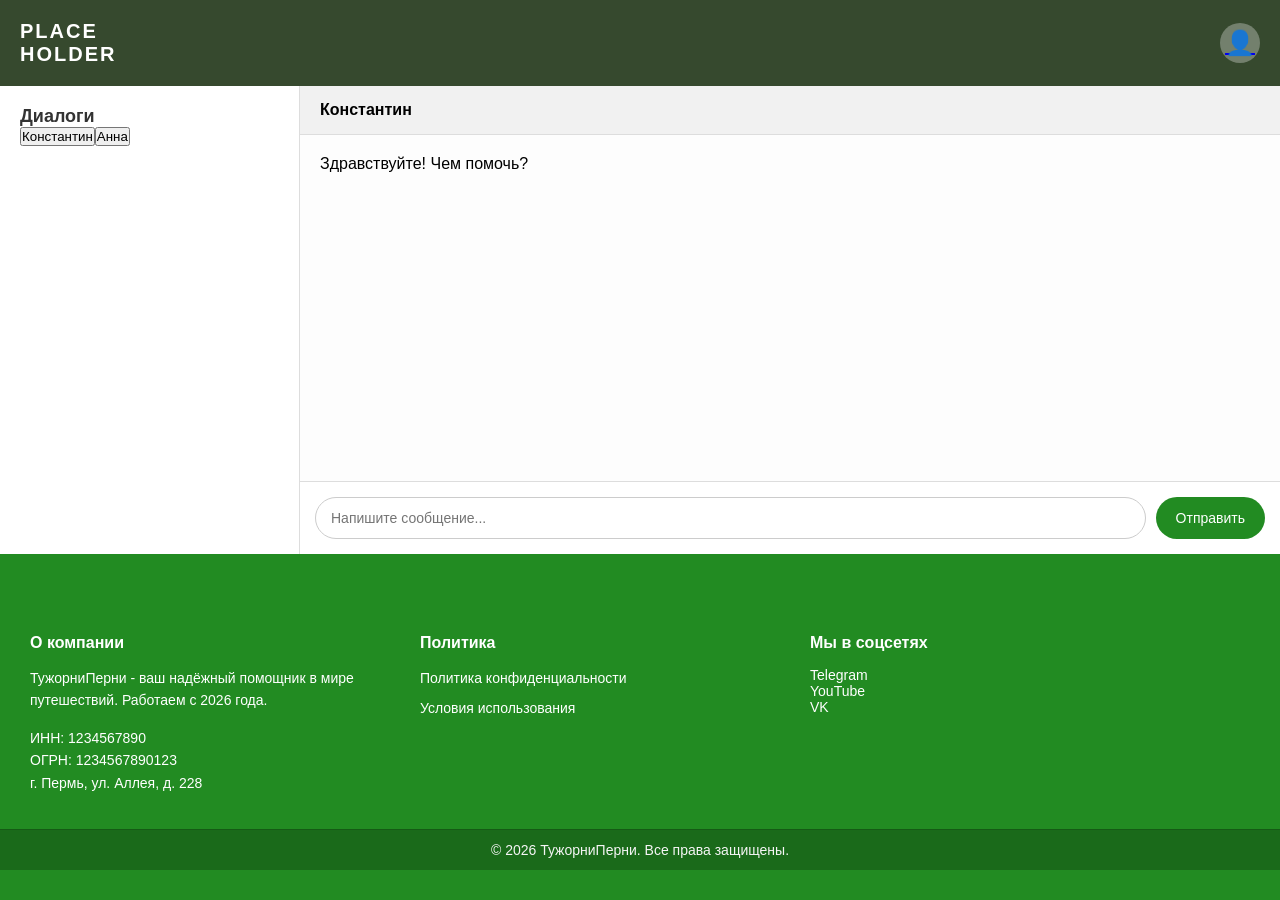
==== pages/chat.html @ 90217d6f "first commit" ====
<!DOCTYPE html>

<html lang="ru">
<head>
    <meta charset="utf-8"/>
    <title>Чат с продавцами</title>
    <link href="../css/main.css" rel="stylesheet"/>
</head>
<body class="chat-page" data-page="chat">
    <div id="app-header"></div>
    <main class="chat-main">
        <aside class="chat-sidebar">
            <h3>Диалоги</h3>
            <div id="chatsList"></div>
        </aside>
        <section class="chat-window">
            <div class="chat-header" id="chatHeader"></div>
            <div class="chat-messages" id="chatMessages"></div>
            <div class="chat-input-area">
                <input id="messageInput" maxlength="200" placeholder="Напишите сообщение..." type="text"/>
                <button id="sendMessageBtn">Отправить</button>
            </div>
        </section>
    </main>
    <script src="../js/app.js" type="module"></script>
    <div id="app-footer"></div>
</body>
</html>
---- css/main.css ----
* {
    margin: 0;
    padding: 0;
    box-sizing: border-box;
}

body {
    font-family: Arial, sans-serif;
    background-color: #f5f5f5;
    display: flex;
    flex-direction: column;
    min-height: 100vh;
    overflow-x: auto;
}

html, body{
    width: 100%;
    min-width: 100%;
    overflow-x: auto;
    margin: 0;
    padding: 0;
}

main{
    flex: 1;
}

.main-content {
    flex: 1; 
    padding-bottom: 20px; 
}

.header {
    background: #36492E;
    color: white;
    padding: 20px;
    border-radius:0;
    display: flex;
    justify-content: space-between;
    align-items: center;
    margin-bottom: 0;
}

.logo {
    font-size: 20px;
    font-weight: bold;
    letter-spacing: 2px;
}

.search-container {
    flex: 1;
    margin: 0 30px;
    max-width: 400px;
}

.search-input {
    width: 100%;
    padding: 10px 16px;
    border: none;
    border-radius: 16px;
    font-size: 14px;
}

.search-input::placeholder {
    color: #999;
}

.user-icon {
    width: 40px;
    height: 40px;
    background: rgba(255, 255, 255, 0.3);
    border-radius: 50%;
    display: flex;
    align-items: center;
    justify-content: center;
    font-size: 24px;
    cursor: pointer;
    transition: all 0.3s ease;
}

.user-icon:hover {
    background: rgba(255, 255, 255, 0.5);
    transform: scale(1.1);
}

.carousel-wrapper {
    background: #1B5E20;
    padding: 50px 30px;
    border-radius: 0 0 8px 8px;
    display: flex;
    position: relative;
    justify-content: space-between;
    align-items: center;
    gap: 30px;
    min-height: 550px;
    width: 100%;
}


.arrow-btn {
    background: white;
    border: none;
    width: 50px;
    height: 50px;
    border-radius: 50%;
    display: flex;
    align-items: center;
    justify-content: center;
    cursor: pointer;
    font-size: 24px;
    color: #2E7D32;
    font-weight: bold;
    transition: all 0.3s ease;
    flex-shrink: 0;
}

.arrow-btn:hover {
    background: #4CAF50;
    color: white;
    transform: scale(1.1);
}

.arrow-btn:active {
    transform: scale(0.95);
}

.carousel-container {
    flex: 1;
    display: flex;
    justify-content: center;
    align-items: center;
    perspective: 1200px;
    width: 1400px;
    overflow: visible;
    position: relative;
}

.carousel-track {
    display: block;
    width: 100%;
    height: 380px;
    position: relative;
}

.banner {
    width: 700px;
    height: 400px;
    background: linear-gradient(135deg, #2E7D32 0%, #4CAF50 100%);
    border-radius: 40px;
    display: flex;
    align-items: center;
    justify-content: center;
    color: white;
    font-size: 32px;
    font-weight: bold;
    text-align: center;
    padding: 20px;
    cursor: pointer;
    transition: all 0.5s cubic-bezier(0.4, 0.0, 0.2, 1);
    box-shadow: 0 8px 24px rgba(0, 0, 0, 0.2);
    position: absolute;
    left: 50%;
    top: 50%;
    transform: translate(-50%, -50%);
    opacity: 0;
    visibility: hidden;
    pointer-events: none;
    z-index: 0;
}

.banner.hidden-left {
    display: none;
}

.banner.left {
    opacity: 0.5;
    visibility: visible;
    transform: translate(calc(-50% - 320px), -50%) scale(0.7);
    z-index: 5;
    pointer-events: auto;
}

.banner.center {
    opacity: 1;
    visibility: visible;
    transform: translate(-50%, -50%) scale(1);
    z-index: 10;
    pointer-events: auto;
}

.banner.right {
    opacity: 0.5;
    visibility: visible;
    transform: translate(calc(-50% + 320px), -50%) scale(0.7);
    z-index: 5;
    pointer-events: auto;
}

.banner.hidden-right {
    display: none;
}

.banner.left:hover {
    opacity: 0.6;
    transform: translate(calc(-50% - 320px), -50%) scale(0.72);
}

.banner.right:hover {
    opacity: 0.6;
    transform: translate(calc(-50% + 320px), -50%) scale(0.72);
}

.banner.center:hover {
    transform: translate(-50%, -50%) scale(1.03);
}

.indicators {
    display: flex;
    justify-content: center;
    gap: 8px;
    position: absolute;
    left: 50%;
    z-index: 10;
    transform: translateX(-50%);
    background: rgba(0, 0, 0, 0.2);
    padding:  8px 16px;
    border-radius: 20px;
    bottom: 20px;
    backdrop-filter: blur(4px);
}

.dot {
    width: 12px;
    height: 12px;
    border-radius: 50%;
    background: rgba(255, 255, 255, 0.4);
    cursor: pointer;
    transition: all 0.3s ease;
    border: 2px solid rgba(255, 255, 255, 0.6);
}

.dot.active {
    background: white;
    width: 32px;
    border-radius: 6px;
    border-color: white;
}

.dot:hover {
    background: rgba(255, 255, 255, 0.7);
}

.header-content {
    display: flex;
    align-items: center;
}

header h1 {
    margin: 0;
    font-size: 24px;
}

header input {
    padding: 5px;
    border-radius: 5px;
    margin-left: 50%;
    border: none;
}

.baraban {
    padding: 200px 20px;
    overflow: hidden;
    width: 100%;
}

.container {
    padding: 20px;
    display: flex;
    gap: 20px;
}

.sidebar {
    width: 200px;
    background-color: #228B22;
    color: white;
    padding: 20px;
    border-radius: 5px;
}

.sidebar h2 {
    margin-top: 0;
}

.sidebar ul {
    list-style-type: none;
    padding: 0;
}

.sidebar li {
    margin-bottom: 10px;
}

.sidebar a {
    color: white;
    text-decoration: none;
}

.content {
    flex-grow: 1;
    padding-left: 20px;
    justify-content: center;
}

.product-grid {
    display: grid;
    grid-template-columns: repeat(3, 300px);
    justify-content: start;
    gap: 10px;
    padding: 20px;
}

.product {
    width: 300px;
    min-width: 300px;
    background-color: white;
    border-radius: 5px;
    box-shadow: 0 2px 5px rgba(0, 0, 0, 0.1);
    padding: 20px;
    display: flex;
    flex-direction: column;
    transition: transform 0.3s ease;
    position: relative;
}

.favorite-toggle {
    position: absolute;
    top: 10px;
    right: 10px;
    background: rgba(255,255,255,0.9);
    border: 2px solid #ddd;
    border-radius: 50%;
    width: 40px;
    height: 40px;
    font-size: 20px;
    cursor: pointer;
    z-index: 10;
    transition: all 0.3s ease;
    display: flex;
    align-items: center;
    justify-content: center;
    padding: 0;
    margin: 0;
}

.favorite-toggle:hover {
    transform: scale(1.1);
    border-color: #e63946;
}

.product:hover {
    transform: scale(1.05);
}

.product img {
    width: 265px; 
    height: 200px;
    object-fit: cover;
    object-position: center;
    border-radius: 5px;
    margin-bottom: 10px;
    display: block;
}

.product h3 {
    margin-top: 0;
    margin-bottom: 10px;
    font-size: 18px;
    font-weight: bold;
    color: #333;
    overflow: hidden;
    display: -webkit-box;
    -webkit-line-clamp: 3;
    -webkit-box-orient: vertical;
    line-height: 1.4;
    height: 4.2em;
}

.product p {
    color: #666;
    line-height: 1.4;
    margin: 0 0 15px 0;
    flex-grow: 1;
    display: -webkit-box;
    -webkit-line-clamp: 3;
    -webkit-box-orient: vertical;
    overflow: hidden;
    text-overflow: ellipsis;
    max-height: 5.6em;
}

.title-container {
    height: 4.2em;
    overflow: hidden;
    display: flex;
    flex-direction: column;
    justify-content: flex-start;
}

.title-container h3 {
    margin: 0;
    font-size: 18px;
    font-weight: bold;
    color: #333;
    line-height: 1.4;
    overflow: hidden;
    display: -webkit-box;
    line-clamp: 2;
    -webkit-box-orient: vertical;
    text-overflow: ellipsis;
}

.zoom-button {
    background-color: #228B22;
    color: white;
    border: none;
    padding: 10px 20px;
    border-radius: 5px;
    cursor: pointer;
    transition: background-color 0.3s ease;
    align-self: flex-start; 
    margin-top: auto; 
}

.zoom-button:hover {
    background-color: #197619;
}

.footer {
    width: 100vw;          
    background-color: #228B22;
    color: white;
    font-size: 14px;
    padding: 40px 0 30px 0;
    box-sizing: border-box;
    overflow-x: hidden;
    display: flex;
    flex-direction: column;
    gap: 0;
}

.footer-bg {
    width: 100%;
    background-color: #228B22;
    padding: 40px 0;
}

.footer-content {
    max-width: 1200px;
    width: 100%;
    margin: 0;
    padding: 40px 30px 20px;
    display: grid;
    grid-template-columns: 1fr 1fr 1fr;
    gap: 30px;
    margin-bottom: 0 !important;
    padding-bottom: 20px;
    justify-content: start;
    justify-items: start;
    text-align: left;
}
.footer-section {
    text-align: left;
    display:block;
}

.footer-section h3 {
    color: #fff;
    font-size: 16px;
    margin-bottom: 15px;
}

.footer-section p,
.footer-section ul {
    margin: 0 0 15px 0;
    line-height: 1.6;
}

.footer-section ul {
    list-style: none;
    padding: 0;
}

.footer-section ul li {
    margin-bottom: 8px;
}

.footer-section a {
    color: #fff;
    text-decoration: none;
    transition: text-decoration 0.2s;
}

.footer-section h3,
.footer-section p,
.footer-section ul,
.footer-section a {
    text-align: left !important;
    margin-left: 0;
}

.footer-section a:hover {
    text-decoration: underline;
}

.social-links a {
    color: #fff;
    text-decoration: none;
    margin-right: 15px;
}

.social-links a:hover {
    text-decoration: underline;
}

.footer-bottom {
    width: 100%;
    color:#f5f5f5;
    max-width: none;
    text-align: center;
    background-color: #1a6a1a;
    padding: 12px;
    font-size: 14px;
    border-top: 1px solid #155a15;
    margin-bottom:0px;
}

.scroll-to-top {
    position: fixed;
    bottom: 30px;
    right: 30px;
    background-color: #228B22;
    color: white;
    width: 50px;
    height: 50px;
    border-radius: 50%;
    display: flex;
    align-items: center;
    justify-content: center;
    font-size: 24px;
    text-decoration: none;
    box-shadow: 0 4px 12px rgba(0, 0, 0, 0.2);
    z-index: 10;
    opacity: 0;
    visibility: hidden;
    transition: opacity 0.3s ease, visibility 0.3s ease, transform 0.3s ease;
    transform: translateY(10px);
}

.scroll-to-top.show {
    opacity: 1;
    visibility: visible;
}

.scroll-to-top:hover {
    background-color: #1a6a1a;
    transform: translateY(-2px);
    box-shadow: 0 6px 16px rgba(0, 0, 0, 0.3);
}

.scroll-to-top::after {
    content: '↑';
    font-weight: bold;
}

.product-link {
    display: block;
    text-decoration: none;
    color: inherit;
    cursor: pointer;
}

.product-link:hover {
    text-decoration: none;
}

.product-price-preview {
    margin-top: 15px;
    padding-top: 10px;
    border-top: 1px solid #eee;
    display: flex;
    flex-direction: column;
    gap: 5px;
}

.product-price-preview .price {
    font-weight: bold;
    color: #228B22;
    font-size: 18px;
}

.product-price-preview .location {
    font-size: 14px;
    color: #666;
}

.search-focused::placeholder {
    color: #999 !important;
}

.search-focused {
    padding-left: 40px !important;
    background-image: none !important;
}

/* Стили для product.html */
.search-input.no-emoji::placeholder {
    color: transparent;
}

.search-input.no-emoji:focus::placeholder {
    color: #999;
}

.loading {
    text-align: center;
    padding: 50px;
    color: #666;
}

.error-message {
    text-align: center;
    padding: 50px;
    color: #d32f2f;
    background: #ffebee;
    border-radius: 8px;
    margin: 20px 0;
}

.back-button {
    display: inline-block;
    margin-bottom: 20px;
    color: #228B22;
    text-decoration: none;
    font-size: 16px;
    padding: 12px 24px;
    border: 2px solid #228B22;
    border-radius: 25px;
    transition: all 0.3s ease;
    font-weight: 500;
    background-color: white;
    box-shadow: 0 2px 8px rgba(0, 0, 0, 0.1);
}

.back-button:hover {
    background: #228B22;
    color: white;
    transform: translateY(-2px);
    box-shadow: 0 4px 12px rgba(34, 139, 34, 0.3);
}

.back-button:active {
    transform: translateY(0);
}

.back-button::before {
    content: '←';
    margin-right: 8px;
    font-size: 18px;
}

/* Стили для страницы товара (product.html) */
.product-detail-page {
    display: flex;
    gap: 80px;
    position: relative;
    padding: 20px 40px;
    max-width: 1600px;
    margin: 0 auto;
    align-items: flex-start;
    width: 100%;
    box-sizing: border-box;
    min-height: auto;
    justify-content: space-between;
}

.product-detail-left {
    flex: 1 1 60%;
    min-width: 300px;
    margin-right: 0;
    z-index: 5;
    max-width: 60%;
    margin-left: 20px;
}

/* Карусель на странице продукта - без зелёного фона */
.product-detail-left .carousel-wrapper {
    background: transparent;
    padding: 20px 0;
    border-radius: 0;
    min-height: auto;
    width: 100%;
    height: 520px;
}

.product-detail-left .carousel-container {
    width: 100%;
    max-width: 500px;
    margin: 0 auto;
}

.product-detail-left .banner {
    width: 800px;
    height: 500px;
    border-radius: 40px;
}

.product-detail-right {
    position: sticky;
    top: 100px;
    width: 350px;
    height: fit-content;
    z-index: 10;
    box-shadow: 0 4px 20px rgba(0, 0, 0, 0.1);
    background: white;
    border-radius: 12px;
    padding: 25px;
    border: 1px solid #e0e0e0;
    flex-shrink: 0;
    align-self: flex-start;
    margin-left: auto;
    margin-right: 40px;
}

.product-info-container {
    margin-top: 20px;
}

.product-header {
    display: flex;
    justify-content: space-between;
    align-items: flex-start;
    margin-bottom: 20px;
    padding-bottom: 15px;
    border-bottom: 2px solid #eee;
}

.product-title {
    font-size: 32px;
    color: #333;
    margin: 0;
}

.product-price {
    background: #228B22;
    color: white;
    padding: 10px 20px;
    border-radius: 8px;
    font-size: 24px;
    font-weight: bold;
    white-space: nowrap;
}

.product-location {
    display: flex;
    align-items: center;
    gap: 10px;
    color: #666;
    font-size: 16px;
    margin-bottom: 20px;
    padding: 10px 0;
}

.product-tags {
    display: flex;
    flex-wrap: wrap;
    gap: 15px;
    margin: 25px 0;
}

.tag {
    background: #f0f7f0;
    color: #228B22;
    padding: 8px 16px;
    border-radius: 20px;
    font-size: 14px;
    border: 1px solid #c8e6c9;
}

.description-section {
    margin: 30px 0;
    line-height: 1.8;
    color: #333;
}

.description-section h3 {
    color: #228B22;
    margin-bottom: 15px;
    font-size: 22px;
}

.description-content {
    background: #f9f9f9;
    padding: 20px;
    border-radius: 8px;
    border-left: 4px solid #228B22;
    max-height: 300px;
    overflow-y: auto;
}

/* Стили для блока бронирования */
.booking-section {
    margin-top: 30px;
    padding: 25px;
    background: #f9fff9;
    border-radius: 12px;
    border: 1px solid #dcedc8;
    box-shadow: 0 2px 8px rgba(0, 0, 0, 0.05);
}

.booking-title {
    color: #228B22;
    margin-bottom: 20px;
    font-size: 20px;
    font-weight: bold;
}

.booking-date-selector {
    margin-bottom: 20px;
    display: flex;
    align-items: center;
    gap: 15px;
}

.booking-date-selector label {
    font-weight: 500;
    color: #333;
    font-size: 16px;
}

.booking-date-input {
    padding: 10px 15px;
    border: 2px solid #c8e6c9;
    border-radius: 8px;
    font-size: 15px;
    transition: border-color 0.3s ease;
    background: white;
}

.booking-date-input:focus {
    outline: none;
    border-color: #228B22;
}

.booking-time-grid {
    display: grid;
    grid-template-columns: repeat(auto-fill, minmax(80px, 1fr));
    gap: 10px;
    margin-bottom: 20px;
}

.time-slot {
    background: white;
    border: 2px solid #c8e6c9;
    border-radius: 8px;
    padding: 12px 8px;
    text-align: center;
    cursor: pointer;
    transition: all 0.3s ease;
    font-size: 14px;
    font-weight: 500;
    color: #333;
}

.time-slot:hover {
    border-color: #228B22;
    background: #e8f5e9;
    transform: translateY(-2px);
    box-shadow: 0 4px 8px rgba(34, 139, 34, 0.2);
}

.time-slot.selected {
    background: #228B22;
    border-color: #1a6a1a;
    color: white;
}

.time-slot.booked {
    background: #f5f5f5;
    border-color: #e0e0e0;
    color: #999;
    cursor: not-allowed;
    text-decoration: line-through;
}

.time-slot.booked:hover {
    transform: none;
    box-shadow: none;
}

.loading-times {
    text-align: center;
    color: #666;
    padding: 20px;
    grid-column: 1 / -1;
}

.booking-confirm {
    padding-top: 20px;
    border-top: 1px solid #dcedc8;
}

.booking-selected-text {
    margin-bottom: 15px;
    color: #333;
    font-size: 16px;
}

.booking-selected-text span {
    color: #228B22;
    font-weight: bold;
}

.booking-submit-btn {
    background: #228B22;
    color: white;
    border: none;
    padding: 14px 30px;
    border-radius: 8px;
    font-size: 16px;
    font-weight: bold;
    cursor: pointer;
    transition: all 0.3s ease;
    width: 100%;
}

.booking-submit-btn:hover {
    background: #1a6a1a;
    transform: translateY(-2px);
    box-shadow: 0 4px 12px rgba(34, 139, 34, 0.3);
}

.booking-submit-btn:active {
    transform: translateY(0);
}

.booking-submit-btn:disabled {
    background: #ccc;
    cursor: not-allowed;
    transform: none;
}

.empty-sidebar {
    text-align: center;
    color: #666;
    width: 100%;
}

.empty-sidebar h3 {
    color: #228B22;
    margin-bottom: 15px;
    font-size: 18px;
}

#prevBtn,
#nextBtn {
    position: static;
    width: 45px;
    height: 45px;
    border-radius: 50%;
    background: #228B22;
    color: white;
    border: none;
    font-size: 24px;
    font-weight: bold;
    cursor: pointer;
    display: flex;
    align-items: center;
    justify-content: center;
    flex-shrink: 0;
    box-shadow: 0 4px 12px rgba(0, 0, 0, 0.2);
    transition: all 0.3s ease;
    z-index: 20;
}

#prevBtn:hover,
#nextBtn:hover {
    background: #1a6a1a;
    transform: scale(1.1);
}

#prevBtn:active,
#nextBtn:active {
    transform: scale(0.95);
}

#prevBtn {
    order: 0;
    align-self: center;
}

#nextBtn {
    order: 2;
    align-self: center;
}

.carousel-counter {
    position: absolute;
    top: 15px;
    right: 15px;
    background: rgba(0, 0, 0, 0.6);
    color: white;
    padding: 5px 12px;
    border-radius: 15px;
    font-size: 14px;
    z-index: 100;
}

.media-type-badge {
    position: absolute;
    top: 15px;
    left: 15px;
    background: rgba(0, 0, 0, 0.6);
    color: white;
    padding: 4px 10px;
    border-radius: 12px;
    font-size: 12px;
    z-index: 100;
}

.fullscreen-modal {
    display: none;
    position: fixed;
    top: 0;
    left: 0;
    width: 100%;
    height: 100%;
    background: rgba(0, 0, 0, 0.9);
    z-index: 1000;
    justify-content: center;
    align-items: center;
}

.fullscreen-modal.active {
    display: flex;
}

.modal-content {
    max-width: 90%;
    max-height: 90%;
    position: relative;
}

.modal-content img,
.modal-content video {
    width: 100%;
    height: 100%;
    object-fit: contain;
    border-radius: 10px;
}

.modal-close {
    position: absolute;
    top: 20px;
    right: 30px;
    color: white;
    font-size: 40px;
    cursor: pointer;
    z-index: 1001;
    background: rgba(0, 0, 0, 0.5);
    width: 50px;
    height: 50px;
    border-radius: 50%;
    display: flex;
    align-items: center;
    justify-content: center;
    transition:  0.3s;
}

.modal-close:hover {
    background: rgba(0, 0, 0, 0.8);
}

.modal-nav {
    position: absolute;
    top: 50%;
    transform: translateY(-50%);
    color: white;
    font-size: 40px;
    cursor: pointer;
    z-index: 1001;
    background: rgba(0, 0, 0, 0.5);
    width: 60px;
    height: 60px;
    border-radius: 50%;
    display: flex;
    align-items: center;
    justify-content: center;
    transition:  0.3s;
}

.modal-nav:hover {
    background: rgba(0, 0, 0, 0.8);
}

.modal-nav.prev {
    left: 30px;
}

.modal-nav.next {
    right: 30px;
}

.modal-counter {
    position: absolute;
    bottom: 30px;
    left: 50%;
    transform: translateX(-50%);
    color: white;
    font-size: 18px;
    background: rgba(0, 0, 0, 0.5);
    padding: 10px 20px;
    border-radius: 20px;
    z-index: 1001;
}

.seller-info {
    width: 100%;
    display: flex;
    flex-direction: column;
    gap: 25px;
}

.book-button {
    background-color: #228B22;
    color: white;
    font-size: 16px;
    font-weight: bold;
    padding: 16px 20px;
    border: none;
    border-radius: 10px;
    cursor: pointer;
    transition: 0.3s ease;
    text-align: center;
    box-shadow: 0 4px 12px rgba(34, 139, 34, 0.2);
}

.book-button:hover {
    background-color: #1a6a1a;
    transform: translateY(-2px);
    box-shadow: 0 6px 16px rgba(34, 139, 34, 0.3);
}

.book-button:active {
    transform: translateY(0);
}

.seller-profile {
    display: flex;
    flex-direction: column;
    align-items: center;
    text-align: center;
    gap: 10px;
    cursor: pointer;
    transition: transform 0.2s ease, box-shadow 0.2s ease;
    padding: 10px;
    border-radius: 8px;
    background: linear-gradient(135deg, #f8fff8 0%, #e8f5e9 100%);
    border-radius: 12px;
    padding: 20px;
    border: 2px solid #c8e6c9;
}

.seller-profile:hover {
    transform: translateY(-3px);
    box-shadow: 0 6px 20px rgba(46, 125, 50, 0.15);
    border-color: #2E7D32;
    background-color: #f9f9f9;
}

.avatar {
    width: 70px;
    height: 70px;
    border-radius: 50%;
    overflow: hidden;
    border: 3px solid #a5d6a7;
    box-shadow: 0 2px 8px rgba(0, 0, 0, 0.2);
    transition: all 0.3s ease;
    margin: 0 auto 15px;
    background: white;
    border: 3px solid #228B22;
}

.avatar img {
    width: 100%;
    height: 100%;
    object-fit: cover;
}

.reviews-chat {
    background: #f0f8ff;
    border-radius: 12px;
    border: 1px solid #d0ebff;
    padding: 12px;
    max-height: 300px;
    min-height: 200px;
    overflow-y: auto;
    font-size: 14px;
    box-shadow: inset 0 1px 3px rgba(0,0,0,0.1);
    margin-top: 20px;
}

.review-message {
    display: flex;
    gap: 10px;
    padding: 10px;
    margin-bottom: 10px;
    background: white;
    border-radius: 10px;
    box-shadow: 0 1px 4px rgba(0,0,0,0.1);
}

.review-avatar {
    width: 40px;
    height: 40px;
    border-radius: 50%;
    overflow: hidden;
    flex-shrink: 0;
    border: 2px solid #228B22;
}

.review-avatar img {
    width: 100%;
    height: 100%;
    object-fit: cover;
}

.review-content {
    flex: 1;
    line-height: 1.4;
}

.review-author {
    font-weight: bold;
    color: #333;
    font-size: 15px;
}

.review-rating {
    color: #FFD700;
    font-size: 14px;
    margin: 2px 0;
}

.review-text {
    color: #444;
    margin: 4px 0;
    font-style: normal;
}

.review-actions {
    display: flex;
    align-items: center;
    gap: 8px;
    margin-top: 6px;
}

.review-like {
    display: flex;
    align-items: center;
    gap: 4px;
    color: #666;
    font-size: 12px;
    cursor: pointer;
    transition: color 0.2s;
}

.review-like:hover {
    color: #e91e63;
}

.review-like.liked {
    color: #e91e63;
}

.review-like.liked::after {
    content: '♥';
    margin-left: 4px;
    font-weight: bold;
}

.review-like:not(.liked)::after {
    content: '♡';
}

.reviews-chat::-webkit-scrollbar {
    width: 8px;
}

.reviews-chat::-webkit-scrollbar-track {
    background: #e0f2e9;
    border-radius: 10px;
}

.reviews-chat::-webkit-scrollbar-thumb {
    background: #228B22;
    border-radius: 10px;
}

.reviews-chat::-webkit-scrollbar-thumb:hover {
    background: #1a6a1a;
}

.action-buttons {
    margin: 20px 0;
    display: flex;
    flex-direction: column;
    gap: 12px;
    align-items: stretch;
}

.book-top {
    font-size: 18px;
    padding: 18px 20px;
    border-radius: 12px;
    font-weight: bold;
    box-shadow: 0 6px 16px rgba(34, 139, 34, 0.3);
}

/* Кнопка избранного */
.favorite-btn {
    background: white;
    border: 2px solid #e0e0e0;
    padding: 12px 20px;
    border-radius: 10px;
    font-size: 15px;
    font-weight: 500;
    cursor: pointer;
    transition: all 0.3s ease;
    display: flex;
    align-items: center;
    justify-content: center;
    gap: 8px;
    color: #666;
}

.favorite-btn:hover {
    border-color: #e91e63;
    color: #e91e63;
    transform: translateY(-2px);
    box-shadow: 0 4px 12px rgba(233, 30, 99, 0.2);
}

.favorite-btn.active {
    background: #e91e63;
    border-color: #e91e63;
    color: white;
}

.favorite-btn.active .favorite-icon {
    content: '❤';
}

.favorite-icon {
    font-size: 20px;
    font-weight: bold;
}

.favorite-btn.active .favorite-icon::after {
    content: '❤';
}

.contact-buttons {
    display: flex;
    gap: 10px;
    justify-content: center;
}

.contact-btn {
    flex: 1;
    padding: 12px 16px;
    border: none;
    border-radius: 8px;
    font-size: 15px;
    font-weight: 500;
    cursor: pointer;
    transition: all 0.3s ease;
    display: flex;
    align-items: center;
    justify-content: center;
    gap: 6px;
}

.contact-btn.chat {
    background: #2E7D32 !important;
    color: white;
}

.contact-btn.call {
    background: #4CAF50 !important;
    color: white;
}

.contact-btn:hover {
    transform: translateY(-2px);
    box-shadow: 0 4px 12px rgba(0, 0, 0, 0.2);
}

.contact-btn:active {
    transform: translateY(0);
}

/* Секция формы отзыва */
.review-form-container {
    margin-top: 25px;
    padding: 20px;
    background: #f9fff9;
    border-radius: 12px;
    border: 1px solid #dcedc8;
    box-shadow: 0 2px 8px rgba(0, 0, 0, 0.05);
    max-width: 600px;
    width: 100%;
}

.review-form-container h4 {
    color: #228B22;
    margin-bottom: 20px;
    font-size: 18px;
}

.review-form .form-group {
    margin-bottom: 15px;
}

.review-form label {
    display: block;
    margin-bottom: 6px;
    color: #333;
    font-weight: 500;
}

.review-form input[type="text"],
.review-form textarea {
    width: 100%;
    padding: 10px;
    border: 1px solid #ccc;
    border-radius: 8px;
    font-size: 14px;
    transition: border 0.3s ease;
    box-sizing: border-box;
}

.review-form input:focus,
.review-form textarea:focus {
    border-color: #228B22;
    outline: none;
    box-shadow: 0 0 0 2px rgba(34, 139, 34, 0.2);
}

/* Звёзды рейтинга */
.rating-stars {
    display: flex;
    gap: 2px;
    font-size: 24px;
    cursor: pointer;
    user-select: none;
    margin: 10px 0;
}

.rating-stars span {
    color: #ddd;
    transition: color 0.2s ease;
}

.rating-stars span:hover,
.rating-stars span.active {
    color: #FFD700;
}

.submit-review-btn {
    background-color: #228B22;
    color: white;
    border: none;
    padding: 12px 20px;
    font-size: 16px;
    font-weight: bold;
    border-radius: 8px;
    cursor: pointer;
    transition: all 0.3s ease;
    display: block;
    width: 100%;
    text-align: center;
}

.submit-review-btn:hover {
    background-color: #1a6a1a;
    transform: translateY(-2px);
    box-shadow: 0 4px 12px rgba(34, 139, 34, 0.3);
}

.submit-review-btn:active {
    transform: translateY(0);
}

#prevBtn { 
    left: 20px; 
    margin-top: 30px;
}
#nextBtn { 
    right: 20px; 
    margin-top: 30px;
}

.logo-link {
    text-decoration: none;
    display: block;
}

.logo-link .logo {
    font-size: 20px;
    font-weight: bold;
    letter-spacing: 2px;
    color: white;
    cursor: pointer;
}

.logo-link:hover .logo {
    text-shadow: 0 0 8px rgba(255, 255, 255, 0.5);
}

/* Стили для страницы продавца (seller.html) */
.page-user .container {
    display: flex;
    gap: 30px;
    padding: 20px;
    align-items: stretch;
    max-width: 1200px;
    margin: 0 auto;
    width: 100%;
}

.page-user .container .sidebar {
    min-width: 250px;
    width: 250px;
    background-color: white;
    color: #333;
    padding: 25px 30px;
    border-radius: 8px;
    box-shadow: 0 2px 10px rgba(0, 0, 0, 0.1);
    display: flex;
    flex-direction: column;
    justify-content: space-between;
}

.page-user .container .sidebar h2 {
    margin: 0 0 20px 0;
    font-size: 24px;
    font-weight: bold;
    text-align: center;
    color: #333;
    border-bottom: 2px solid rgba(255, 255, 255, 0.3);
    padding-bottom: 10px;
}

.page-user .container .sidebar ul {
    list-style-type: none;
    padding: 0;
    margin: 0;
}

.page-user .container .sidebar li {
    margin-bottom: 12px;
}

.page-user .container .sidebar a {
    display: block;
    color: #333;
    text-decoration: none;
    padding: 10px 15px;
    border-radius: 6px;
    transition: 0.3s ease, transform 0.2s ease;
    font-size: 15px;
}

.page-user .container .sidebar a:hover {
    background: #f0f0f0;
    transform: translateX(5px);
    color: #333;
}

.page-user .content {
    flex: 1;
    padding: 20px;
    background-color: white;
    border-radius: 8px;
    box-shadow: 0 2px 10px rgba(0, 0, 0, 0.1);
    display: block;
    min-height: 400px;
}

/* Вкладки в профиле */
.tab-content {
    display: none;
}

.tab-content.active {
    display: block;
}

/* Сетка избранных объявлений */
.favorites-grid {
    display: grid;
    grid-template-columns: repeat(auto-fill, minmax(280px, 1fr));
    gap: 15px;
    margin-top: 20px;
}

.favorite-item {
    background: white;
    border-radius: 8px;
    box-shadow: 0 2px 8px rgba(0, 0, 0, 0.1);
    overflow: hidden;
    transition: transform 0.3s ease, box-shadow 0.3s ease;
    display: flex;
    flex-direction: column;
}

.favorite-item.removing {
    opacity: 0;
    transform: scale(0.9);
    transition: opacity 0.3s ease, transform 0.3s ease;
}

.favorite-item:hover {
    transform: translateY(-4px);
    box-shadow: 0 4px 16px rgba(0, 0, 0, 0.15);
}

.favorite-item img {
    width: 100%;
    height: 200px;
    object-fit: cover;
}

.favorite-item-info {
    padding: 15px;
}

.favorite-item-title {
    font-size: 16px;
    font-weight: bold;
    color: #333;
    margin-bottom: 8px;
    overflow: hidden;
    display: -webkit-box;
    -webkit-line-clamp: 2;
    -webkit-box-orient: vertical;
}

.favorite-item-price {
    color: #228B22;
    font-size: 18px;
    font-weight: bold;
    margin-bottom: 5px;
}

.favorite-item-location {
    color: #666;
    font-size: 13px;
}

.favorite-item-remove {
    margin-top: 10px;
    background: #ffebee;
    color: #d32f2f;
    border: none;
    padding: 8px 12px;
    border-radius: 6px;
    font-size: 13px;
    cursor: pointer;
    transition: all 0.3s ease;
    width: 100%;
}

.favorite-item-remove:hover {
    background: #d32f2f;
    color: white;
}

.loading-favorites {
    text-align: center;
    color: #666;
    padding: 40px;
    grid-column: 1 / -1;
}

.empty-favorites {
    text-align: center;
    color: #666;
    padding: 40px;
    grid-column: 1 / -1;
}

.empty-favorites h3 {
    color: #228B22;
    margin-bottom: 10px;
}

.logout-container {
    margin-top: auto;
    text-align: center;
    padding: 15px 0 10px;
    border-top: 1px solid #eee;
}

.page-user .container .sidebar .logout-container .logout-btn {
    color: #d32f2f;
    font-size: 15px;
    font-weight: 500;
    padding: 8px 16px;
    border-radius: 6px;
    transition: all 0.3s ease;
    background-color: transparent; 
    cursor: pointer;
}

.page-user .container .logout-btn:hover {
    background-color: #ffebee;
    transform: translateY(-2px);
    box-shadow: 0 4px 8px rgba(104, 53, 53, 0.075);
}

/* Дополнительные стили для страницы продавца */
.seller-detail-content {
    width: 100%;
    max-width: 1000px;
    margin: 0 auto;
    padding: 20px;
}

.seller-profile-section {
    background: white;
    border-radius: 12px;
    padding: 30px;
    margin-bottom: 30px;
    box-shadow: 0 2px 10px rgba(0,0,0,0.1);
}

.seller-header {
    display: flex;
    align-items: center;
    gap: 30px;
    margin-bottom: 25px;
}

.seller-avatar {
    width: 120px;
    height: 120px;
    border-radius: 50%;
    overflow: hidden;
    border: 4px solid #228B22;
    box-shadow: 0 4px 12px rgba(34, 139, 34, 0.2);
}

.seller-avatar img {
    width: 100%;
    height: 100%;
    object-fit: cover;
}

.seller-info h1 {
    font-size: 28px;
    color: #333;
    margin-bottom: 5px;
}

.seller-role {
    color: #666;
    font-size: 16px;
    margin-bottom: 15px;
}

.seller-rating {
    display: flex;
    align-items: center;
    gap: 10px;
    margin-bottom: 20px;
}

.stars {
    color: #FFD700;
    font-size: 24px;
}

.rating-value {
    font-size: 18px;
    font-weight: bold;
    color: #333;
}

.seller-stats {
    display: flex;
    gap: 30px;
    justify-content: space-around;
    margin-top: 15px;
    padding-top: 15px;
    border-top: 1px solid #dcedc8;
    flex-wrap: nowrap;
    gap: 10px;
}

.stat-item {
    text-align: center;
}

.stat-value {
    display: block;
    font-size: 24px;
    font-weight: bold;
    color: #228B22;
}

.stat-label {
    font-size: 14px;
    color: #666;
}

.seller-actions {
    margin: 25px 0;
    justify-content: center;
}

/* Зеленые кнопки вместо синей */
.seller-actions .contact-btn.chat {
    background: #228B22 !important;
    color: white !important;
}

.seller-actions .contact-btn.chat:hover {
    background: #1a6a1a !important;
}

.seller-description {
    margin-top: 30px;
    padding-top: 25px;
    border-top: 1px solid #eee;
}

.seller-description h3 {
    color: #333;
    margin-bottom: 15px;
    font-size: 20px;
}

.seller-description p {
    line-height: 1.6;
    color: #555;
    margin-bottom: 20px;
}

.seller-tags {
    display: flex;
    flex-wrap: wrap;
    gap: 10px;
}

.seller-services-section,
.seller-reviews-section,
.seller-contact-section {
    background: white;
    border-radius: 12px;
    padding: 30px;
    margin-bottom: 30px;
    box-shadow: 0 2px 10px rgba(0,0,0,0.1);
}

.seller-services-section h2,
.seller-reviews-section h2,
.seller-contact-section h2 {
    color: #333;
    margin-bottom: 25px;
    font-size: 22px;
    border-bottom: 2px solid #f0f0f0;
    padding-bottom: 10px;
}

.seller-products {
    grid-template-columns: repeat(auto-fill, minmax(280px, 1fr));
    gap: 20px;
    padding: 0;
}

.contact-info {
    display: flex;
    flex-direction: column;
    gap: 15px;
}

.contact-item {
    display: flex;
    align-items: center;
    gap: 15px;
    padding: 12px 15px;
    background: #f9f9f9;
    border-radius: 8px;
    transition: all 0.3s ease;
}

.contact-item:hover {
    background: #f0f8f0;
    transform: translateX(5px);
}

.contact-icon {
    font-size: 20px;
    width: 40px;
    text-align: center;
}

.contact-text {
    font-size: 16px;
    color: #333;
}

/* Медиа-запросы для адаптивности */
@media (max-width: 1400px) {
    .product-detail-page {
        gap: 60px;
        padding: 20px 30px;
    }
}

@media (max-width: 1200px) {
    .product-detail-page {
        flex-direction: column;
        gap: 40px;
        padding: 20px;
    }
    
    .product-detail-left {
        max-width: 100%;
        flex: 1 1 100%;
        margin-left: 0;
    }
    
    .product-detail-right {
        position: static;
        width: 100%;
        max-width: 600px;
        margin: 0 auto;
        margin-right: 0;
    }

    .page-user .container {
        flex-direction: column;
    }

    .page-user .container .sidebar {
        width: 100%;
        max-width: 100%;
    }
}

@media (max-width: 768px) {
    .product-detail-page {
        padding: 15px;
        gap: 20px;
    }

    .carousel-wrapper {
        padding: 10px;
    }
    
    .action-buttons {
        flex-direction: column;
    }
    
    .contact-buttons {
        flex-direction: column;
        gap: 10px;
    }
    
    .contact-btn {
        width: 100%;
    }
    
    .seller-header {
        flex-direction: column;
        text-align: center;
        gap: 20px;
    }
    
    .seller-stats {
        justify-content: center;
    }
    
    .seller-products {
        grid-template-columns: 1fr;
    }
}

/* Для еще большего сдвига вправо на очень широких экранах */
@media (min-width: 1600px) {
    .product-detail-page {
        gap: 100px;
    }
    
    .product-detail-left {
        flex: 1 1 55%;
        max-width: 55%;
    }
    
    .product-detail-right {
        margin-right: 60px;
    }
}

/* Специально для очень широких мониторов */
@media (min-width: 1920px) {
    .product-detail-left {
        flex: 1 1 50%;
        max-width: 50%;
    }
    
    .product-detail-right {
        margin-right: 80px;
    }
}

/* Фиксируем позицию правой колонки при прокрутке */
.product-detail-right.sticky {
    position: -webkit-sticky;
    position: sticky;
    top: 100px;
}

/* Улучшаем отображение отзывов */
.reviews-section {
    max-height: 300px;
    overflow-y: auto;
    padding-right: 5px;
}

.reviews-chat {
    max-height: 250px;
    overflow-y: auto;
}

.stats {
    display: flex;
    justify-content: space-around;
    margin-top: 15px;
    padding-top: 15px;
    border-top: 1px solid #dcedc8;
    flex-wrap: nowrap;
    gap: 10px;
}

.rating {
    color: #FFD700;
    font-size: 16px;
    display: block;
    text-align: center;
    margin: 10px 0;
}


.seller-actions .contact-btn {
    background: #228B22 !important;
    color: white !important;
}

.seller-actions .contact-btn:hover {
    background: #1a6a1a !important;
}

.logout-btn {
    background: #228B22;
    color: white;
    border: none;
    padding: 12px 20px;
    border-radius: 8px;
    cursor: pointer;
    font-size: 16px;
    width: 100%;
    transition: all 0.3s ease;
}

.logout-btn:hover {
    background: #1a6a1a;
    transform: translateY(-2px);
}

.contact-btn.call:hover {
    background: #388E3C !important;
}

.contact-btn.chat:hover {
    background: #1B5E20 !important;
}

        .auth-container {
            max-width: 420px;
            margin: 60px auto;
            padding: 30px;
            background: #fff;
            border-radius: 12px;
            box-shadow: 0 4px 12px rgba(0,0,0,0.1);
            font-family: Arial, sans-serif;
        }

        .auth-tabs {
            display: flex;
            margin-bottom: 20px;
            border-bottom: 1px solid #ddd;
        }

        .auth-tab {
            padding: 12px 20px;
            cursor: pointer;
            font-weight: 600;
            color: #555;
            border-bottom: 3px solid transparent;
            transition: all 0.3s;
        }

        .auth-tab.active {
            color: #e63946;
            border-bottom: 3px solid #e63946;
        }

        .auth-form.active {
            display: block;
        }

        .form-group {
            margin-bottom: 16px;
        }

        .form-group label {
            display: block;
            margin-bottom: 6px;
            font-weight: 500;
            color: #333;
        }

        .form-group input {
            width: 100%;
            padding: 10px;
            border: 1px solid #ccc;
            border-radius: 6px;
            font-size: 16px;
            box-sizing: border-box;
        }

        .form-group input:focus {
            border-color: #e63946;
            outline: none;
        }

        .submit-btn {
            width: 100%;
            padding: 12px;
            background-color: #e63946;
            color: white;
            border: none;
            border-radius: 6px;
            font-size: 16px;
            font-weight: 600;
            cursor: pointer;
            transition: 0.3s;
        }

        .submit-btn:hover {
            background-color: #d62c3a;
        }

        .switch-link {
            text-align: center;
            margin-top: 16px;
            font-size: 14px;
            color: #555;
        }

        .switch-link a {
            color: #e63946;
            text-decoration: none;
        }

        .switch-link a:hover {
            text-decoration: underline;
        }

.chat-page {
    background: #f4f6f9;
}

.chat-main {
    display: flex;
    height: calc(100vh - 80px);
    margin: 0;
    padding: 0;
}

.chat-sidebar {
    width: 300px;
    background: #fff;
    border-right: 1px solid #ddd;
    padding: 20px;
    overflow-y: auto;
}

.chat-sidebar h3 {
    margin-top: 0;
    color: #333;
    font-size: 18px;
}

.chat-list-item {
    padding: 12px 15px;
    border-bottom: 1px solid #eee;
    cursor: pointer;
    border-radius: 8px;
    margin-bottom: 8px;
    background: #f9f9f9;
    transition: background 0.2s;
}

.chat-list-item:hover {
    background: #eef5ff;
}

.chat-list-item.active {
    background: #228B22;
    color: white;
}

.chat-list-item.active a {
    color: white;
}

.chat-list-item a {
    text-decoration: none;
    color: #333;
    font-weight: 500;
    display: block;
}

.chat-list-item p {
    margin: 4px 0 0;
    font-size: 12px;
    opacity: 0.7;
}

/* Окно чата */
.chat-window {
    flex: 1;
    display: flex;
    flex-direction: column;
    background: #fff;
}

.chat-header {
    padding: 15px 20px;
    background: #f1f1f1;
    font-weight: bold;
    border-bottom: 1px solid #ddd;
    font-size: 16px;
}

.chat-messages {
    flex: 1;
    padding: 20px;
    overflow-y: auto;
    background: #fdfdfd;
    display: flex;
    flex-direction: column;
    gap: 12px;
}

.message {
    max-width: 70%;
    padding: 10px 14px;
    border-radius: 18px;
    line-height: 1.4;
    font-size: 14px;
}

.message.you {
    align-self: flex-end;
    background: #228B22;
    color: white;
    border-bottom-right-radius: 4px;
}

.message.them {
    align-self: flex-start;
    background: #e4e6eb;
    color: #000;
    border-bottom-left-radius: 4px;
}

.chat-input-area {
    padding: 15px;
    display: flex;
    gap: 10px;
    border-top: 1px solid #ddd;
    background: #fff;
}

.chat-input-area input {
    flex: 1;
    padding: 12px 15px;
    border: 1px solid #ccc;
    border-radius: 25px;
    font-size: 14px;
}

.chat-input-area button {
    background: #228B22;
    color: white;
    border: none;
    padding: 0 20px;
    border-radius: 25px;
    cursor: pointer;
    font-size: 14px;
}

.chat-input-area button:disabled {
    background: #aaa;
    cursor: not-allowed;
}
/* --- Added during refactor --- */
.product { position: relative; }

.favorite-toggle {
  position: absolute;
  top: 10px;
  right: 10px;
  background: rgba(255,255,255,0.9);
  border: 2px solid #ddd;
  border-radius: 50%;
  width: 40px;
  height: 40px;
  font-size: 20px;
  cursor: pointer;
  z-index: 10;
  transition: all 0.3s ease;
}

.seller-detail-content {
  width: 100%;
  max-width: 1000px;
  margin: 0 auto;
  padding: 20px;
}

/* Optional utility */
.hidden { display: none !important; }

.search-container-empty {
    visibility: hidden;
}

.banner-image {
    width: 100%;
    height: 100%;
    object-fit: cover;
    border-radius: 40px;
    display: block;
}

.loading-icon {
    font-size: 48px;
    margin-bottom: 20px;
}

.is-hidden {
    display: none;
}

.retry-button,
.back-button-inline {
    display: inline-block;
    margin-top: 15px;
}

.retry-button {
    padding: 10px 20px;
    background: #228B22;
    color: white;
    border: none;
    border-radius: 25px;
    cursor: pointer;
}

.status-card,
.status-card-full {
    text-align: center;
    padding: 40px;
    color: #666;
}

.status-card-full {
    grid-column: 1 / -1;
}

.status-text {
    font-size: 18px;
}
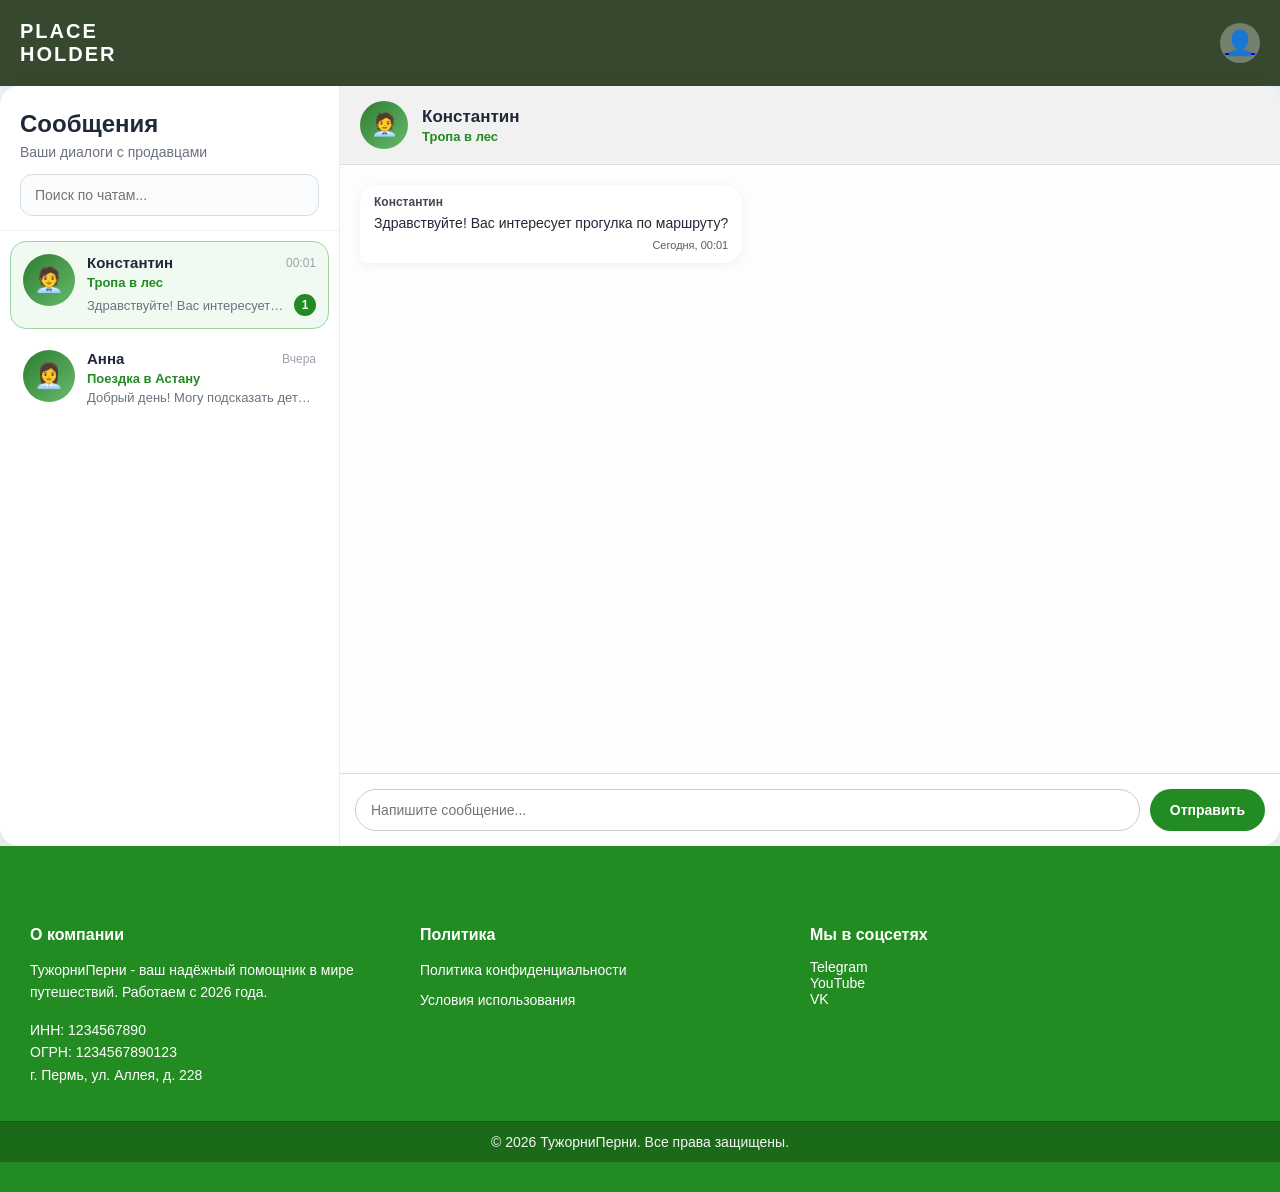
==== commit a48a897e: "chat is done" ====
--- a/pages/chat.html
+++ b/pages/chat.html
@@ -1,28 +1,51 @@
 <!DOCTYPE html>
-
 <html lang="ru">
 <head>
-    <meta charset="utf-8"/>
-    <title>Чат с продавцами</title>
-    <link href="../css/main.css" rel="stylesheet"/>
+    <meta charset="utf-8" />
+    <meta name="viewport" content="width=device-width, initial-scale=1.0" />
+    <title>Сообщения - ТужорниПерни</title>
+    <link rel="stylesheet" href="../css/main.css" />
 </head>
-<body class="chat-page" data-page="chat">
+<body data-page="chat" class="chat-page">
     <div id="app-header"></div>
-    <main class="chat-main">
-        <aside class="chat-sidebar">
-            <h3>Диалоги</h3>
-            <div id="chatsList"></div>
-        </aside>
-        <section class="chat-window">
-            <div class="chat-header" id="chatHeader"></div>
-            <div class="chat-messages" id="chatMessages"></div>
-            <div class="chat-input-area">
-                <input id="messageInput" maxlength="200" placeholder="Напишите сообщение..." type="text"/>
-                <button id="sendMessageBtn">Отправить</button>
-            </div>
+
+    <main>
+        <section class="chat-main">
+            <aside class="chat-sidebar">
+                <div class="chat-sidebar-top">
+                    <h2>Сообщения</h2>
+                    <p>Ваши диалоги с продавцами</p>
+
+                    <div class="chat-search-box">
+                        <input
+                            id="chatSearchInput"
+                            type="text"
+                            placeholder="Поиск по чатам..."
+                            autocomplete="off"
+                        />
+                    </div>
+                </div>
+                <div id="chatsList" class="chat-list"></div>
+            </aside>
+
+            <section class="chat-window">
+                <div class="chat-header" id="chatHeader"></div>
+                <div class="chat-messages" id="chatMessages"></div>
+
+                <div class="chat-input-area">
+                    <input
+                        id="messageInput"
+                        type="text"
+                        maxlength="500"
+                        placeholder="Напишите сообщение..."
+                    />
+                    <button id="sendMessageBtn" type="button">Отправить</button>
+                </div>
+            </section>
         </section>
     </main>
-    <script src="../js/app.js" type="module"></script>
+
     <div id="app-footer"></div>
+    <script type="module" src="../js/app.js"></script>
 </body>
 </html>
--- a/css/main.css
+++ b/css/main.css
@@ -2191,67 +2191,296 @@
         }
 
 .chat-page {
-    background: #f4f6f9;
+    background: #eef2f7;
 }
 
 .chat-main {
-    display: flex;
-    height: calc(100vh - 80px);
-    margin: 0;
-    padding: 0;
+    display: grid;
+    grid-template-columns: 340px 1fr;
+    min-height: calc(100vh - 140px);
+    max-width: 1400px;
+    margin: 0 auto;
+    width: 100%;
+    background: #fff;
+    border-radius: 20px;
+    overflow: hidden;
+    box-shadow: 0 10px 35px rgba(0, 0, 0, 0.08);
 }
 
 .chat-sidebar {
-    width: 300px;
+    background: #ffffff;
+    border-right: 1px solid #e8edf3;
+    display: flex;
+    flex-direction: column;
+    min-width: 0;
+}
+
+.chat-sidebar-top {
+    padding: 24px 20px 14px;
+    border-bottom: 1px solid #eef2f6;
+}
+
+.chat-sidebar-top h2 {
+    font-size: 24px;
+    color: #1f2937;
+    margin-bottom: 6px;
+}
+
+.chat-sidebar-top p {
+    color: #6b7280;
+    font-size: 14px;
+}
+
+.chat-list {
+    padding: 10px;
+    overflow-y: auto;
+    display: flex;
+    flex-direction: column;
+    gap: 8px;
+}
+
+.chat-row {
+    width: 100%;
+    border: none;
     background: #fff;
-    border-right: 1px solid #ddd;
-    padding: 20px;
+    border-radius: 16px;
+    padding: 12px;
+    display: grid;
+    grid-template-columns: 52px 1fr;
+    gap: 12px;
+    text-align: left;
+    cursor: pointer;
+    transition: 0.2s ease;
+    border: 1px solid transparent;
+}
+
+.chat-row:hover {
+    background: #f7fafc;
+    border-color: #e5e7eb;
+}
+
+.chat-row.active {
+    background: #f0faf1;
+    border-color: #9ed4a4;
+}
+
+.chat-row-avatar {
+    width: 52px;
+    height: 52px;
+    border-radius: 50%;
+    background: linear-gradient(135deg, #2e7d32, #66bb6a);
+    color: #fff;
+    display: flex;
+    align-items: center;
+    justify-content: center;
+    font-size: 24px;
+    flex-shrink: 0;
+}
+
+.chat-row-body {
+    min-width: 0;
+}
+
+.chat-row-top {
+    display: flex;
+    justify-content: space-between;
+    align-items: center;
+    gap: 10px;
+    margin-bottom: 4px;
+}
+
+.chat-row-name {
+    font-weight: 700;
+    color: #1f2937;
+    font-size: 15px;
+}
+
+.chat-row-time {
+    color: #9ca3af;
+    font-size: 12px;
+    white-space: nowrap;
+}
+
+.chat-row-product {
+    color: #228B22;
+    font-size: 13px;
+    font-weight: 600;
+    margin-bottom: 4px;
+}
+
+.chat-row-preview {
+    color: #6b7280;
+    font-size: 13px;
+    white-space: nowrap;
+    overflow: hidden;
+    text-overflow: ellipsis;
+}
+
+.chat-window {
+    display: flex;
+    flex-direction: column;
+    min-width: 0;
+    background: #f9fbfd;
+}
+
+.chat-header {
+    background: #ffffff;
+    border-bottom: 1px solid #e8edf3;
+    padding: 16px 20px;
+}
+
+.chat-header-inner {
+    display: flex;
+    align-items: center;
+    gap: 14px;
+}
+
+.chat-header-avatar {
+    width: 48px;
+    height: 48px;
+    border-radius: 50%;
+    background: linear-gradient(135deg, #2e7d32, #66bb6a);
+    color: white;
+    display: flex;
+    align-items: center;
+    justify-content: center;
+    font-size: 22px;
+}
+
+.chat-header-name {
+    font-size: 17px;
+    font-weight: 700;
+    color: #1f2937;
+}
+
+.chat-header-product {
+    font-size: 13px;
+    color: #228B22;
+    margin-top: 2px;
+}
+
+.chat-messages {
+    flex: 1;
+    padding: 22px;
     overflow-y: auto;
-}
-
-.chat-sidebar h3 {
-    margin-top: 0;
-    color: #333;
-    font-size: 18px;
-}
-
-.chat-list-item {
-    padding: 12px 15px;
-    border-bottom: 1px solid #eee;
+    display: flex;
+    flex-direction: column;
+    gap: 12px;
+    background:
+        radial-gradient(circle at top left, rgba(76, 175, 80, 0.06), transparent 35%),
+        radial-gradient(circle at bottom right, rgba(34, 139, 34, 0.06), transparent 30%),
+        #f7fafc;
+}
+
+.chat-bubble {
+    max-width: 72%;
+    padding: 10px 14px 12px;
+    border-radius: 18px;
+    box-shadow: 0 2px 10px rgba(0, 0, 0, 0.06);
+    display: flex;
+    flex-direction: column;
+    gap: 4px;
+}
+
+.chat-bubble.seller {
+    align-self: flex-start;
+    background: #ffffff;
+    color: #1f2937;
+    border-bottom-left-radius: 6px;
+}
+
+.chat-bubble.me {
+    align-self: flex-end;
+    background: #228B22;
+    color: white;
+    border-bottom-right-radius: 6px;
+}
+
+.chat-bubble-author {
+    font-size: 12px;
+    font-weight: 700;
+    opacity: 0.85;
+}
+
+.chat-bubble-text {
+    font-size: 14px;
+    line-height: 1.45;
+    word-break: break-word;
+}
+
+.chat-bubble-time {
+    font-size: 11px;
+    opacity: 0.75;
+    align-self: flex-end;
+    margin-top: 2px;
+}
+
+.chat-input-area {
+    padding: 16px 20px;
+    display: flex;
+    gap: 12px;
+    border-top: 1px solid #e8edf3;
+    background: #ffffff;
+}
+
+.chat-input-area input {
+    flex: 1;
+    min-width: 0;
+    padding: 14px 18px;
+    border: 1px solid #d6dde6;
+    border-radius: 999px;
+    font-size: 14px;
+    outline: none;
+    transition: border-color 0.2s ease, box-shadow 0.2s ease;
+}
+
+.chat-input-area input:focus {
+    border-color: #228B22;
+    box-shadow: 0 0 0 4px rgba(34, 139, 34, 0.12);
+}
+
+.chat-input-area button {
+    border: none;
+    background: #228B22;
+    color: white;
+    padding: 0 22px;
+    border-radius: 999px;
+    font-size: 14px;
+    font-weight: 700;
     cursor: pointer;
-    border-radius: 8px;
-    margin-bottom: 8px;
-    background: #f9f9f9;
-    transition: background 0.2s;
-}
-
-.chat-list-item:hover {
-    background: #eef5ff;
-}
-
-.chat-list-item.active {
-    background: #228B22;
-    color: white;
-}
-
-.chat-list-item.active a {
-    color: white;
-}
-
-.chat-list-item a {
-    text-decoration: none;
-    color: #333;
-    font-weight: 500;
-    display: block;
-}
-
-.chat-list-item p {
-    margin: 4px 0 0;
-    font-size: 12px;
-    opacity: 0.7;
-}
-
-/* Окно чата */
+    transition: 0.2s ease;
+}
+
+.chat-input-area button:hover {
+    background: #1a6a1a;
+    transform: translateY(-1px);
+}
+
+.chat-input-area button:disabled {
+    background: #9ca3af;
+    cursor: not-allowed;
+    transform: none;
+}
+
+@media (max-width: 900px) {
+    .chat-main {
+        grid-template-columns: 1fr;
+        border-radius: 0;
+        min-height: calc(100vh - 120px);
+    }
+
+    .chat-sidebar {
+        max-height: 280px;
+        border-right: none;
+        border-bottom: 1px solid #e8edf3;
+    }
+
+    .chat-bubble {
+        max-width: 88%;
+    }
+}
+
+Окно чата
 .chat-window {
     flex: 1;
     display: flex;
@@ -2407,3 +2636,52 @@
 .status-text {
     font-size: 18px;
 }
+
+.chat-search-box {
+    margin-top: 14px;
+}
+
+.chat-search-box input {
+    width: 100%;
+    padding: 12px 14px;
+    border: 1px solid #d6dde6;
+    border-radius: 12px;
+    font-size: 14px;
+    outline: none;
+    background: #f9fbfc;
+    transition: border-color 0.2s ease, box-shadow 0.2s ease;
+}
+
+.chat-search-box input:focus {
+    border-color: #228B22;
+    box-shadow: 0 0 0 4px rgba(34, 139, 34, 0.12);
+    background: #fff;
+}
+
+.chat-row-bottom {
+    display: flex;
+    align-items: center;
+    gap: 10px;
+}
+
+.chat-row-unread {
+    min-width: 22px;
+    height: 22px;
+    padding: 0 6px;
+    border-radius: 999px;
+    background: #228B22;
+    color: #fff;
+    font-size: 12px;
+    font-weight: 700;
+    display: flex;
+    align-items: center;
+    justify-content: center;
+    flex-shrink: 0;
+}
+
+.chat-list-empty {
+    padding: 20px;
+    text-align: center;
+    color: #6b7280;
+    font-size: 14px;
+}
